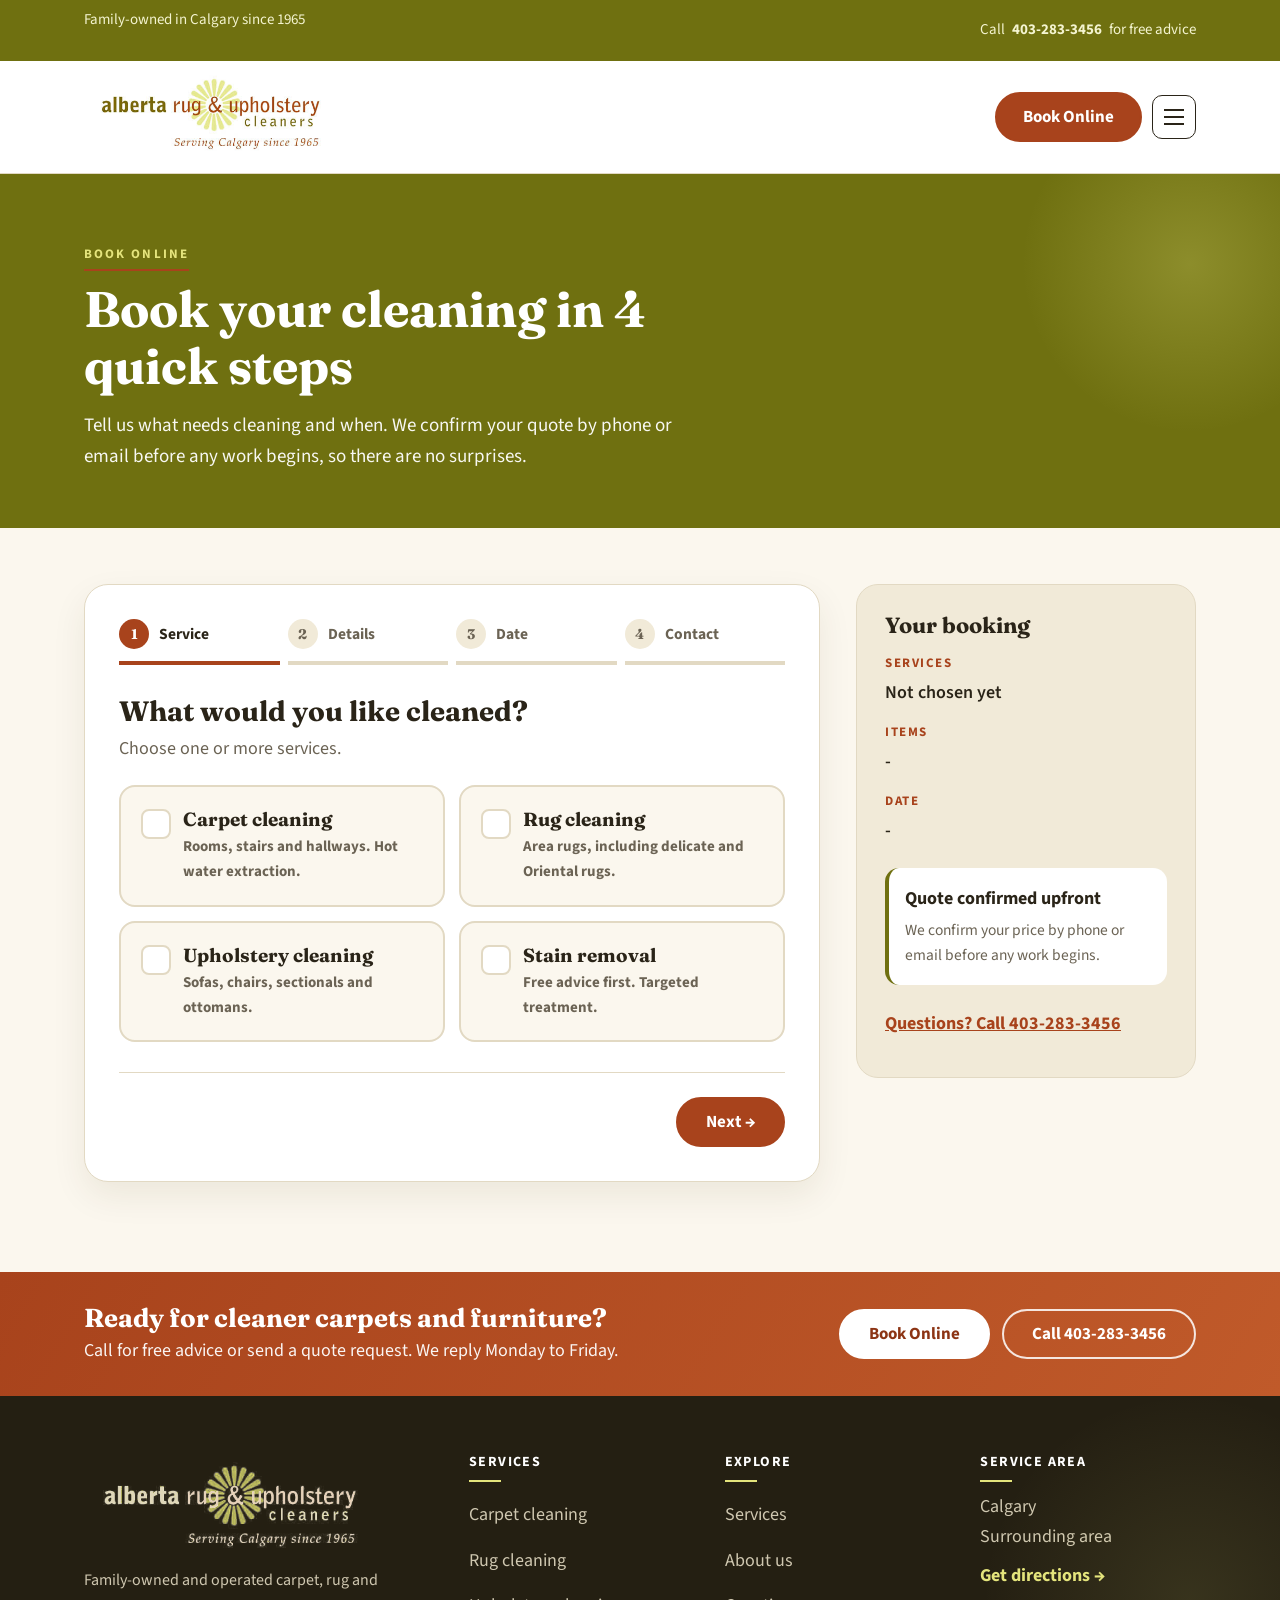
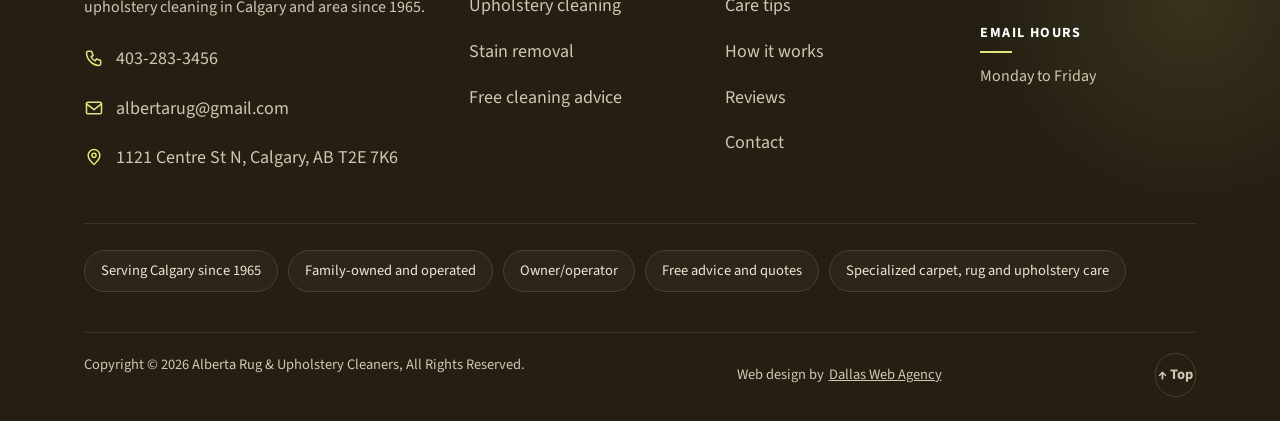
==== book-online.html @ 5df03bda "Add 4-step online booking page, fix mobile horizontal overflow, mobile polish Co-Authored-By: Claude" ====
<!doctype html><html lang="en-CA" class="js"><head><meta charset="utf-8"><meta name="viewport" content="width=device-width,initial-scale=1">
<title>Book Online | Alberta Rug &amp; Upholstery Cleaners</title>
<meta name="description" content="Book carpet, rug or upholstery cleaning in Calgary online in 4 quick steps. Your quote is confirmed before any work begins.">
<link rel="preconnect" href="https://fonts.googleapis.com"><link rel="preconnect" href="https://fonts.gstatic.com" crossorigin>
<link href="https://fonts.googleapis.com/css2?family=Fraunces:ital,wght@0,600;0,700;1,600&family=Source+Sans+3:wght@400;600;700&display=swap" rel="stylesheet">
<link rel="icon" href="assets/logo.png"><link rel="stylesheet" href="assets/style.css?v=5">
<link rel="stylesheet" href="assets/book.css?v=1"></head>
<body id="top"><div class="progress" aria-hidden="true"></div><div class="topbar"><div class="wrap"><span>Family-owned in Calgary since 1965</span><span>Call <a href="tel:4032833456">403-283-3456</a> for free advice</span></div></div>
<header class="site"><div class="wrap nav"><a class="brand" href="index.html" aria-label="Alberta Rug and Upholstery Cleaners home"><img src="assets/logo.png" width="500" height="192" alt="Alberta Rug &amp; Upholstery Cleaners - Serving Calgary since 1965"></a>
<nav aria-label="Main"><ul class="menu" id="menu"><li><a href="index.html#services">Services</a></li><li><a href="index.html#about">About</a></li><li><a href="index.html#care">Care tips</a></li><li><a href="index.html#how">How it works</a></li><li><a href="index.html#reviews">Reviews</a></li><li><a href="index.html#contact">Contact</a></li></ul></nav>
<div class="cta"><a class="tel" href="tel:4032833456">403-283-3456</a><a class="btn sm" href="book-online.html">Book Online</a><button class="burger" aria-label="Menu" aria-expanded="false" aria-controls="menu"><span></span><span></span><span></span></button></div></div></header>
<main class="bk">
<section class="bkhead"><div class="wrap"><div class="eyebrow">Book online</div><h1>Book your cleaning in 4 quick steps</h1><p>Tell us what needs cleaning and when. We confirm your quote by phone or email before any work begins, so there are no surprises.</p></div></section>
<section class="bkmain"><div class="wrap bkg">
<form id="bk" class="bkform" novalidate>
<ol class="stepper" aria-label="Booking steps"><li data-s="1"><b>1</b><span>Service</span></li><li data-s="2"><b>2</b><span>Details</span></li><li data-s="3"><b>3</b><span>Date</span></li><li data-s="4"><b>4</b><span>Contact</span></li></ol>
<div class="pane" data-p="1"><h2>What would you like cleaned?</h2><p class="sub">Choose one or more services.</p><div class="opts"><label class="opt"><input type="checkbox" name="svc" value="carpet"><span class="oc"><b>Carpet cleaning</b><small>Rooms, stairs and hallways. Hot water extraction.</small></span></label><label class="opt"><input type="checkbox" name="svc" value="rug"><span class="oc"><b>Rug cleaning</b><small>Area rugs, including delicate and Oriental rugs.</small></span></label><label class="opt"><input type="checkbox" name="svc" value="uph"><span class="oc"><b>Upholstery cleaning</b><small>Sofas, chairs, sectionals and ottomans.</small></span></label><label class="opt"><input type="checkbox" name="svc" value="stain"><span class="oc"><b>Stain removal</b><small>Free advice first. Targeted treatment.</small></span></label></div><div class="err" role="alert"></div></div>
<div class="pane" data-p="2" hidden><h2>Tell us what needs cleaning</h2><p class="sub">Approximate counts are fine. We confirm everything before the job.</p><fieldset class="grp" data-g="carpet" hidden><legend>Carpet cleaning</legend><div class="row"><div><b>Rooms or areas</b><small>Bedrooms, living rooms, offices</small></div><div class="qty" data-k="carpet:Rooms or areas"><button type="button" aria-label="Fewer Rooms or areas">&minus;</button><output>0</output><button type="button" aria-label="More Rooms or areas">+</button></div></div><div class="row"><div><b>Flights of stairs</b></div><div class="qty" data-k="carpet:Flights of stairs"><button type="button" aria-label="Fewer Flights of stairs">&minus;</button><output>0</output><button type="button" aria-label="More Flights of stairs">+</button></div></div><div class="row"><div><b>Hallways</b></div><div class="qty" data-k="carpet:Hallways"><button type="button" aria-label="Fewer Hallways">&minus;</button><output>0</output><button type="button" aria-label="More Hallways">+</button></div></div></fieldset><fieldset class="grp" data-g="rug" hidden><legend>Rug cleaning</legend><div class="row"><div><b>Area rugs</b><small>Tell us size and type in the notes</small></div><div class="qty" data-k="rug:Area rugs"><button type="button" aria-label="Fewer Area rugs">&minus;</button><output>0</output><button type="button" aria-label="More Area rugs">+</button></div></div><div class="row"><div><b>Oriental or wool rugs</b><small>Handled with extra care</small></div><div class="qty" data-k="rug:Oriental or wool rugs"><button type="button" aria-label="Fewer Oriental or wool rugs">&minus;</button><output>0</output><button type="button" aria-label="More Oriental or wool rugs">+</button></div></div></fieldset><fieldset class="grp" data-g="uph" hidden><legend>Upholstery cleaning</legend><div class="row"><div><b>Sofas or loveseats</b></div><div class="qty" data-k="uph:Sofas or loveseats"><button type="button" aria-label="Fewer Sofas or loveseats">&minus;</button><output>0</output><button type="button" aria-label="More Sofas or loveseats">+</button></div></div><div class="row"><div><b>Chairs or recliners</b></div><div class="qty" data-k="uph:Chairs or recliners"><button type="button" aria-label="Fewer Chairs or recliners">&minus;</button><output>0</output><button type="button" aria-label="More Chairs or recliners">+</button></div></div><div class="row"><div><b>Sectionals</b></div><div class="qty" data-k="uph:Sectionals"><button type="button" aria-label="Fewer Sectionals">&minus;</button><output>0</output><button type="button" aria-label="More Sectionals">+</button></div></div><div class="row"><div><b>Ottomans</b></div><div class="qty" data-k="uph:Ottomans"><button type="button" aria-label="Fewer Ottomans">&minus;</button><output>0</output><button type="button" aria-label="More Ottomans">+</button></div></div></fieldset><fieldset class="grp" data-g="stain" hidden><legend>Stain removal</legend><label for="stn">What is the stain, and what is it on?</label><textarea id="stn" name="Stain details" placeholder="Example: red wine on a wool rug, two days ago"></textarea></fieldset>
<div class="full"><label for="nt">Anything else we should know?</label><textarea id="nt" name="Notes" placeholder="Pets, fabric types, access, parking..."></textarea></div>
<div class="full"><label for="ph">Photos (optional)</label><div class="drop"><input id="ph" type="file" accept="image/*" multiple><div class="dt"><svg width="28" height="28" viewBox="0 0 24 24" fill="none" stroke="currentColor" stroke-width="1.8" stroke-linecap="round" stroke-linejoin="round" aria-hidden="true"><path d="M4 8h3l2-3h6l2 3h3v11H4z"/><circle cx="12" cy="13" r="3.5"/></svg><span><b>Tap to add photos</b><small>Up to 6 images, 10 MB each. Photos help us quote faster.</small></span></div></div><ul class="thumbs" aria-label="Selected photos"></ul></div><div class="err" role="alert"></div></div>
<div class="pane" data-p="3" hidden><h2>When works for you?</h2><p class="sub">Pick your preferred date and time. We will confirm availability.</p><div class="g2"><div><label for="d1">Preferred date <i>*</i></label><input id="d1" name="Preferred date" type="date" required></div><div><label for="d2">Backup date</label><input id="d2" name="Backup date" type="date"></div></div>
<fieldset class="times"><legend>Preferred time</legend><label class="chip"><input type="radio" name="Time" value="Morning" checked><span>Morning</span></label><label class="chip"><input type="radio" name="Time" value="Afternoon"><span>Afternoon</span></label><label class="chip"><input type="radio" name="Time" value="Flexible"><span>Flexible</span></label></fieldset><div class="err" role="alert"></div></div>
<div class="pane" data-p="4" hidden><h2>Your details</h2><p class="sub">We will use these to confirm your quote and booking.</p><div class="g2"><div><label for="nm">Name <i>*</i></label><input id="nm" name="Name" required autocomplete="name"></div><div><label for="em">Email <i>*</i></label><input id="em" name="Email" type="email" required autocomplete="email"></div><div><label for="tl">Phone <i>*</i></label><input id="tl" name="Phone" type="tel" required autocomplete="tel"></div><div><label for="ad">Address <i>*</i></label><input id="ad" name="Address" required autocomplete="street-address"></div></div><div class="err" role="alert"></div><div class="msg" role="status" aria-live="polite"></div></div>
<div class="nav2"><button type="button" class="btn ghost-d" id="back" hidden>&larr; Back</button><button type="button" class="btn" id="next">Next &rarr;</button></div>
</form>
<aside class="sum" aria-label="Booking summary"><h3>Your booking</h3><dl id="sl"><dt>Services</dt><dd id="s1">Not chosen yet</dd><dt>Items</dt><dd id="s2">-</dd><dt>Date</dt><dd id="s3">-</dd></dl><div class="qnote"><b>Quote confirmed upfront</b><span>We confirm your price by phone or email before any work begins.</span></div><a class="sumcall" href="tel:4032833456">Questions? Call 403-283-3456</a></aside>
</div></section></main><footer>
<div class="fcta"><div class="wrap fcta-in"><div><strong>Ready for cleaner carpets and furniture?</strong><span>Call for free advice or send a quote request. We reply Monday to Friday.</span></div><div class="fcta-b"><a class="btn" href="book-online.html">Book Online</a><a class="btn ghost" href="tel:4032833456">Call 403-283-3456</a></div></div></div>
<div class="wrap"><div class="fg">
<div class="fbrand"><a class="logo" href="index.html" aria-label="Alberta Rug and Upholstery Cleaners"><img src="assets/logo-light.png" width="500" height="192" alt="Alberta Rug &amp; Upholstery Cleaners - Serving Calgary since 1965"></a><p>Family-owned and operated carpet, rug and upholstery cleaning in Calgary and area since 1965.</p><ul class="fcon"><li><svg viewBox="0 0 24 24" width="20" height="20" fill="none" stroke="currentColor" stroke-width="1.8" stroke-linecap="round" stroke-linejoin="round" aria-hidden="true"><path d="M5 4h4l2 5-2.500 1.500a11 11 0 0 0 5 5L15 13l5 2v4a2 2 0 0 1-2 2A16 16 0 0 1 3 6a2 2 0 0 1 2-2z"/></svg><a href="tel:4032833456">403-283-3456</a></li><li><svg viewBox="0 0 24 24" width="20" height="20" fill="none" stroke="currentColor" stroke-width="1.8" stroke-linecap="round" stroke-linejoin="round" aria-hidden="true"><rect x="3" y="5" width="18" height="14" rx="2"/><path d="M3 7l9 7 9-7"/></svg><a href="mailto:albertarug@gmail.com">albertarug@gmail.com</a></li><li><svg viewBox="0 0 24 24" width="20" height="20" fill="none" stroke="currentColor" stroke-width="1.8" stroke-linecap="round" stroke-linejoin="round" aria-hidden="true"><path d="M12 21s7-6 7-11a7 7 0 0 0-14 0c0 5 7 11 7 11z"/><circle cx="12" cy="10" r="2.500"/></svg><a href="https://www.google.com/maps/search/?api=1&query=Alberta%20Rug%20%26%20Upholstery%20Cleaners%2C%201121%20Centre%20St%20N%2C%20Calgary%2C%20AB%20T2E%207K6" target="_blank" rel="noopener">1121 Centre St N, Calgary, AB T2E 7K6</a></li></ul></div>
<div><h4>Services</h4><ul><li><a href="https://albertarug.com/carpet-cleaning">Carpet cleaning</a></li><li><a href="https://albertarug.com/carpet-cleaning">Rug cleaning</a></li><li><a href="https://albertarug.com/upholstery-cleaning">Upholstery cleaning</a></li><li><a href="https://albertarug.com/stain-removal">Stain removal</a></li><li><a href="index.html#care">Free cleaning advice</a></li></ul></div>
<div><h4>Explore</h4><ul><li><a href="index.html#services">Services</a></li><li><a href="index.html#about">About us</a></li><li><a href="index.html#care">Care tips</a></li><li><a href="index.html#how">How it works</a></li><li><a href="index.html#reviews">Reviews</a></li><li><a href="index.html#contact">Contact</a></li></ul></div>
<div><h4>Service area</h4><ul><li>Calgary</li><li>Surrounding area</li></ul><a class="fmap" href="https://www.google.com/maps/search/?api=1&query=Alberta%20Rug%20%26%20Upholstery%20Cleaners%2C%201121%20Centre%20St%20N%2C%20Calgary%2C%20AB%20T2E%207K6" target="_blank" rel="noopener">Get directions &rarr;</a><h4 style="margin-top:22px">Email hours</h4><p class="fsm">Monday to Friday</p></div></div>
<div class="fbadges"><span>Serving Calgary since 1965</span><span>Family-owned and operated</span><span>Owner/operator</span><span>Free advice and quotes</span><span>Specialized carpet, rug and upholstery care</span></div>
<div class="fbot"><span>Copyright &copy; 2026 Alberta Rug &amp; Upholstery Cleaners, All Rights Reserved.</span><span>Web design by <a href="https://www.dallaswebagency.us/" target="_blank" rel="noopener">Dallas Web Agency</a></span><a class="totop" href="#top" aria-label="Back to top">&uarr; Top</a></div></div></footer><div class="mbar"><a href="tel:4032833456">Call Now</a><a href="book-online.html">Book Online</a></div><script src="assets/main.js?v=2" defer></script><script src="assets/book.js?v=1" defer></script></body></html>
---- assets/style.css ----
:root{--ol:#6f7010;--ru:#a8431c;--ru2:#8c3414;--cr:#fbf7ee;--sand:#f1ead8;--ye:#e4e47c;--ink:#2a2418;--mut:#6b6354;--line:#e2d9c3;--hf:'Fraunces',Georgia,serif;--bf:'Source Sans 3','Segoe UI',Arial,sans-serif;--w:1160px}
*{box-sizing:border-box}html{scroll-behavior:smooth}html,body{overflow-x:hidden}body{margin:0;font:18px/1.65 var(--bf);color:var(--ink);background:var(--cr)}img{max-width:100%;display:block}a{color:inherit}
h1,h2,h3{font-family:var(--hf);line-height:1.15;margin:0 0 14px;font-weight:700}h2{font-size:clamp(28px,4vw,42px)}h3{font-size:22px}p{margin:0 0 14px}
.wrap{max-width:var(--w);margin:0 auto;padding:0 24px}section{padding:84px 0}
.eyebrow{font:700 13px var(--bf);letter-spacing:.16em;text-transform:uppercase;color:var(--ru);margin-bottom:10px}
.btn{display:inline-flex;align-items:center;justify-content:center;min-height:50px;padding:0 28px;border-radius:999px;background:var(--ru);color:#fff;border:2px solid var(--ru);font:700 17px var(--bf);text-decoration:none;cursor:pointer;white-space:nowrap;transition:transform .15s,background .15s}.btn:hover{background:var(--ru2);transform:translateY(-2px)}
.btn.ghost{background:transparent;color:#fff;border-color:rgba(255,255,255,.8)}.btn.ghost:hover{background:#fff;color:var(--ink)}.btn.sm{min-height:44px;padding:0 20px;font-size:15.5px}
.topbar{background:var(--ol);color:#f4f4d0;font-size:14.5px}.topbar .wrap{display:flex;justify-content:space-between;gap:16px;padding-top:8px;padding-bottom:8px}.topbar a{text-decoration:none;font-weight:700}
header.site{position:sticky;top:0;z-index:100;background:#fff;border-bottom:1px solid var(--line)}.nav{display:flex;align-items:center;gap:20px;min-height:112px}.brand{flex:none;display:block}.brand img{height:100px;width:auto}
.nav nav{margin-left:auto}.menu{display:flex;gap:26px;list-style:none;margin:0;padding:0}.menu a{text-decoration:none;font-weight:600;font-size:17.5px;white-space:nowrap}.menu a:hover{color:var(--ru)}
.cta{display:flex;align-items:center;gap:16px;flex:none}.tel{font-weight:700;text-decoration:none;white-space:nowrap}.burger{display:none;width:44px;height:44px;border:1.5px solid var(--ink);background:#fff;border-radius:10px;padding:0;cursor:pointer}.burger span{display:block;width:20px;height:2px;background:var(--ink);margin:5px auto}
@media(max-width:1280px){.nav{gap:10px}.nav nav{margin-left:0}.menu{display:none;position:absolute;left:0;right:0;top:100%;background:#fff;flex-direction:column;gap:0;border-bottom:1px solid var(--line);padding:6px 24px 14px;box-shadow:0 14px 24px rgba(0,0,0,.08)}.menu.open{display:flex}.menu a{display:block;padding:14px 0;border-bottom:1px solid var(--line)}.cta{margin-left:auto;gap:10px}.burger{display:block}.tel{display:none}}
.hero{position:relative;color:#fff;background:#3b3722 url('hero.webp') center/cover no-repeat;padding:120px 0 110px}.hero:before{content:"";position:absolute;inset:0;background:linear-gradient(90deg,rgba(30,26,12,.9),rgba(30,26,12,.62) 55%,rgba(30,26,12,.25))}.hero .wrap{position:relative}
.hero .pill{display:inline-block;background:rgba(255,255,255,.14);border:1px solid rgba(255,255,255,.35);border-radius:99px;padding:6px 16px;font-weight:600;font-size:15px;margin-bottom:20px}
.hero h1{font-size:clamp(36px,6vw,66px);max-width:14ch;margin-bottom:18px}.hero h1 em{font-style:italic;color:var(--ye)}.hero p{max-width:560px;font-size:20px;color:#f3efe2}.hero .acts{display:flex;gap:14px;flex-wrap:wrap;margin-top:28px}
.facts{background:var(--ol);color:#fff;padding:0}.facts ul{list-style:none;margin:0;padding:0;display:grid;grid-template-columns:repeat(4,1fr)}.facts li{padding:24px 18px;border-left:1px solid rgba(255,255,255,.2);display:flex;flex-direction:column}.facts li:first-child{border-left:0}.facts b{font:700 26px var(--hf);color:var(--ye)}.facts span{font-size:15.5px;opacity:.92}
.head{max-width:680px;margin-bottom:44px}.head p{color:var(--mut)}
.grid3{display:grid;grid-template-columns:repeat(3,1fr);gap:26px}.card{background:#fff;border:1px solid var(--line);border-radius:20px;padding:34px 30px;box-shadow:0 10px 26px rgba(70,50,10,.06);display:flex;flex-direction:column}.card .ic{width:64px;height:64px;border-radius:18px;background:var(--sand);color:var(--ru);display:grid;place-items:center;margin-bottom:18px}.card .ic svg{width:32px;height:32px}.card a.more{margin-top:auto;font-weight:700;color:var(--ru);text-decoration:none;padding:10px 0}.card a.more:hover{text-decoration:underline}.card p{color:var(--mut)}
.about{background:var(--sand)}.ag{display:grid;grid-template-columns:1fr 1fr;gap:56px;align-items:center}.ag .ph{border-radius:22px;aspect-ratio:4/3;background:#cfc7a8 url('about.webp') center/cover;box-shadow:0 20px 40px rgba(70,50,10,.18)}.sig{font:italic 700 20px var(--hf);color:var(--ru);margin-top:6px}
.tips{display:grid;grid-template-columns:repeat(2,1fr);gap:22px}.tip{display:flex;gap:18px;background:#fff;border:1px solid var(--line);border-radius:18px;padding:26px}.tip .n{flex:none;width:44px;height:44px;border-radius:50%;background:var(--ol);color:#fff;font:700 20px var(--hf);display:grid;place-items:center}.tip h3{font-size:19px;margin-bottom:6px}.tip p{margin:0;color:var(--mut);font-size:16.5px}
.steps{list-style:none;margin:0;padding:0;display:grid;grid-template-columns:repeat(3,1fr);gap:26px;counter-reset:s}.steps li{background:var(--sand);border-radius:20px;padding:30px;position:relative}.steps li:before{counter-increment:s;content:counter(s);position:absolute;top:18px;right:20px;font:700 44px var(--hf);color:rgba(168,67,28,.22)}.steps .ic{width:60px;height:60px;border-radius:16px;background:#fff;color:var(--ru);display:grid;place-items:center;margin-bottom:16px;border:1.5px solid var(--ru)}.steps .ic svg{width:30px;height:30px}.steps p{color:var(--mut);margin:0}
.cta-band{background:var(--ru);color:#fff;padding:56px 0}.cta-band .wrap{display:flex;justify-content:space-between;align-items:center;gap:24px;flex-wrap:wrap}.cta-band h2{margin:0 0 6px;font-size:clamp(26px,3.4vw,36px)}.cta-band p{margin:0;opacity:.92}.cta-band .btn{background:#fff;color:var(--ru2);border-color:#fff}.cta-band .btn.ghost{background:transparent;color:#fff}
.qg{display:grid;grid-template-columns:1fr 1.1fr;gap:56px;align-items:start}.cl{list-style:none;margin:24px 0 0;padding:0}.cl li{padding:14px 0;border-top:1px solid var(--line);display:flex;flex-direction:column}.cl span{font-size:13px;letter-spacing:.14em;text-transform:uppercase;color:var(--mut)}.cl a,.cl b{font:700 22px var(--hf);text-decoration:none}.cl a{padding:4px 0}
.form{background:#fff;border:1px solid var(--line);border-radius:22px;padding:32px;display:grid;grid-template-columns:1fr 1fr;gap:18px;box-shadow:0 14px 34px rgba(70,50,10,.08)}.form .full{grid-column:1/-1}label{display:block;font-weight:700;font-size:15.5px;margin-bottom:6px}label i{color:#b3261e;font-style:normal}
input,textarea{width:100%;font:inherit;padding:12px 14px;border:1.5px solid var(--line);border-radius:10px;background:#fff}input:focus,textarea:focus{outline:3px solid #ecd3c6;border-color:var(--ru)}input.bad{border-color:#b3261e;background:#fff3f1}textarea{min-height:110px}
.drop{position:relative;border:2px dashed var(--line);border-radius:14px;background:var(--cr)}.drop:hover,.drop:focus-within{border-color:var(--ru)}.drop input{position:absolute;inset:0;width:100%;height:100%;opacity:0;cursor:pointer;padding:0;border:0}.dt{display:flex;align-items:center;gap:14px;padding:18px;color:var(--ru)}.dt svg{flex:none}.dt span{display:grid;color:var(--ink)}.dt small{font-size:14px;color:var(--mut)}
.thumbs{list-style:none;margin:12px 0 0;padding:0;display:flex;flex-wrap:wrap;gap:10px}.thumbs li{position:relative;width:76px;height:76px}.thumbs img{width:100%;height:100%;object-fit:cover;border-radius:10px;border:1px solid var(--line)}.thumbs button{position:absolute;top:-8px;right:-8px;width:28px;height:28px;border-radius:50%;border:0;background:var(--ink);color:#fff;font-size:18px;line-height:1;cursor:pointer}
.msg{display:none;margin:12px 0 0;font-weight:700;color:var(--ol)}.msg.show{display:block}.form small{display:block;margin-top:10px;color:var(--mut);font-size:14.5px}.form small a{color:var(--ru);font-weight:700;display:inline-block;padding:10px 4px}
footer{background:#241f12;color:#cfc7b0;padding:64px 0 24px}.fg{display:grid;grid-template-columns:1.4fr 1fr 1fr 1fr;gap:36px}footer .logo{background:#fff;border-radius:12px;padding:8px 14px;display:inline-block}footer .logo img{height:56px}footer h4{color:#fff;font:700 14px var(--bf);letter-spacing:.1em;text-transform:uppercase;margin:0 0 10px}footer ul{list-style:none;margin:0;padding:0}footer li a{display:inline-block;padding:8px 0;text-decoration:none;min-width:44px}footer a:hover{color:#fff;text-decoration:underline}footer p{font-size:16px}
.fbot{display:flex;justify-content:space-between;gap:14px;flex-wrap:wrap;border-top:1px solid #3a3320;margin-top:40px;padding-top:20px;font-size:14.5px}.fbot a{display:inline-block;padding:8px 2px}
.mbar{display:none}.reveal{opacity:0;transform:translateY(16px);transition:opacity .6s,transform .6s}.reveal.in{opacity:1;transform:none}
@media(prefers-reduced-motion:reduce){.reveal{opacity:1;transform:none;transition:none}html{scroll-behavior:auto}}
@media(max-width:1000px){.grid3,.steps{grid-template-columns:1fr}.ag,.qg{grid-template-columns:1fr;gap:32px}.tips{grid-template-columns:1fr}.facts ul{grid-template-columns:1fr 1fr}.facts li:nth-child(3){border-left:0}.facts li{border-top:1px solid rgba(255,255,255,.2)}.fg{grid-template-columns:1fr 1fr}}
@media(max-width:760px){body{font-size:17px;padding-bottom:56px}section{padding:60px 0}.hero{padding:80px 0 72px}.topbar .wrap span:last-child{display:none}.topbar .wrap{justify-content:center}.brand img{height:68px}.cta .btn.sm{padding:0 16px;font-size:14.5px}.form{grid-template-columns:1fr;padding:22px}.mbar{display:grid;grid-template-columns:1fr 1fr;position:fixed;left:0;right:0;bottom:0;z-index:90}.mbar a{font:700 17px var(--bf);text-align:center;padding:15px;text-decoration:none;background:var(--ol);color:#fff}.mbar a+a{background:var(--ru)}.hero .acts .btn{width:100%}.cta-band .btn{width:100%}}
@media(max-width:420px){.wrap{padding:0 16px}.nav{gap:8px;min-height:84px}.brand img{height:52px}.fg{grid-template-columns:1fr}.facts ul{grid-template-columns:1fr}.facts li{border-left:0}.cta .btn.sm{padding:0 12px;font-size:13.5px}}

.card{padding:0;overflow:hidden}.card .pic{aspect-ratio:3/2;background-size:cover;background-position:center}.card .body{padding:26px 28px 24px;display:flex;flex-direction:column;flex:1}.card .ic{margin-top:-58px;position:relative;border:3px solid #fff;margin-bottom:14px}
.gal{display:grid;grid-template-columns:repeat(4,1fr);gap:16px}.gal figure{margin:0;border-radius:18px;overflow:hidden;aspect-ratio:1/1;box-shadow:0 10px 24px rgba(70,50,10,.12)}.gal img{width:100%;height:100%;object-fit:cover;transition:transform .5s}.gal figure:hover img{transform:scale(1.05)}
@media(max-width:1000px){.gal{grid-template-columns:1fr 1fr}}

/* bigger header + tips icons + reviews */
.topbar{font-size:15px}.cta .btn.sm{min-height:50px;padding:0 26px;font-size:17px}.tel{font-size:19px}
@media(min-width:1281px) and (max-width:1420px){.tel{display:none}}
@media(max-width:760px){.nav{min-height:92px}.cta .btn.sm{min-height:46px;padding:0 18px;font-size:15px}}
@media(max-width:420px){.cta .btn.sm{min-height:44px;padding:0 12px;font-size:14px}}
.tip .n{width:56px;height:56px;border-radius:16px;background:var(--sand);color:var(--ru);position:relative}.tip .n svg{width:30px;height:30px}.tip .n b{position:absolute;top:-8px;left:-8px;width:24px;height:24px;border-radius:50%;background:var(--ol);color:#fff;font:700 13px var(--hf);display:grid;place-items:center}
.rev{background:var(--sand)}.rate{display:inline-flex;align-items:center;gap:10px;margin-top:6px;background:#fff;border:1px solid var(--line);border-radius:99px;padding:8px 18px;font-weight:600;font-size:15.5px}.stars{display:inline-flex;gap:2px}
.mqwrap{overflow:hidden;display:grid;gap:22px;margin-top:34px;-webkit-mask-image:linear-gradient(90deg,transparent,#000 6%,#000 94%,transparent);mask-image:linear-gradient(90deg,transparent,#000 6%,#000 94%,transparent)}
.mq{overflow:hidden}.mqt{display:flex;gap:22px;width:max-content;animation:mqs 60s linear infinite}.mq.rv2 .mqt{animation-direction:reverse;animation-duration:68s}.mqwrap:hover .mqt,.mqwrap:focus-within .mqt{animation-play-state:paused}.dup{display:contents}@keyframes mqs{to{transform:translateX(-50%)}}
.rv{flex:0 0 360px;width:360px;margin:0;background:#fff;border:1px solid var(--line);border-radius:20px;padding:24px;box-shadow:0 10px 26px rgba(70,50,10,.07);display:flex;flex-direction:column;gap:12px}.rv blockquote{margin:0;font:600 italic 20px/1.4 var(--hf)}.rv figcaption{display:flex;align-items:center;gap:12px;margin-top:auto;border-top:1px solid var(--line);padding-top:12px}.av{width:40px;height:40px;border-radius:50%;color:#fff;font:700 14px var(--hf);display:grid;place-items:center;flex:none}.rv figcaption b{display:block;line-height:1.2}.rv figcaption small{color:var(--mut);font-size:13.5px}
@media(max-width:620px){.rv{flex-basis:290px;width:290px}.rv blockquote{font-size:18px}.mqt{animation-duration:48s}.mq.rv2 .mqt{animation-duration:54s}}
@media(prefers-reduced-motion:reduce){.mqwrap{-webkit-mask-image:none;mask-image:none}.mq{overflow-x:auto}.mqt{animation:none}.dup{display:none}}

.rv.sample{border-style:dashed;opacity:.85}.rv.sample small{color:#a8431c;font-weight:700}

/* ---------- motion ---------- */
.progress{position:fixed;top:0;left:0;height:4px;width:100%;background:linear-gradient(90deg,var(--ol),var(--ru));transform-origin:0 50%;transform:scaleX(0);z-index:200}
header.site{transition:box-shadow .3s,min-height .3s}header.site.stuck{box-shadow:0 8px 24px rgba(40,30,10,.12)}header.site.stuck .nav{min-height:84px}header.site.stuck .brand img{height:76px}.brand img,.nav{transition:height .3s,min-height .3s}
@media(max-width:1280px){header.site.stuck .nav{min-height:72px}header.site.stuck .brand img{height:52px}}
/* hero entrance */
@keyframes up{from{opacity:0;transform:translateY(28px)}to{opacity:1;transform:none}}
@keyframes zoom{from{transform:scale(1.12)}to{transform:scale(1)}}
@keyframes pulse{0%{box-shadow:0 0 0 0 rgba(168,67,28,.5)}70%{box-shadow:0 0 0 16px rgba(168,67,28,0)}100%{box-shadow:0 0 0 0 rgba(168,67,28,0)}}
@keyframes shine{from{transform:translateX(-120%) skewX(-20deg)}to{transform:translateX(260%) skewX(-20deg)}}
@keyframes float{50%{transform:translateY(-6px)}}
.hero{overflow:hidden;background-size:cover}.hero:after{content:"";position:absolute;inset:-8%;background:inherit;z-index:-1;animation:zoom 14s ease-out both}
.hero{background-image:none!important;background-color:#3b3722}.hero:after{background:url('hero.webp') center/cover no-repeat}.hero:before{z-index:0}.hero .wrap{z-index:1}
.hero .pill,.hero h1,.hero p,.hero .acts{animation:up .9s cubic-bezier(.2,.7,.2,1) both}.hero .pill{animation-delay:.1s}.hero h1{animation-delay:.25s}.hero p{animation-delay:.45s}.hero .acts{animation-delay:.65s}
.hero h1 em{background:linear-gradient(90deg,var(--ye),#fff,var(--ye));background-size:200% 100%;-webkit-background-clip:text;background-clip:text;color:transparent;animation:sweep 5s linear infinite}@keyframes sweep{to{background-position:-200% 0}}
.hero .btn:not(.ghost){animation:up .9s .65s both,pulse 2.6s 2s infinite}
.btn{position:relative;overflow:hidden}.btn:after{content:"";position:absolute;top:0;bottom:0;left:0;pointer-events:none;width:40%;background:rgba(255,255,255,.28);transform:translateX(-120%) skewX(-20deg)}.btn:hover:after{animation:shine .7s}
/* scroll reveals */
.js .rv-up{opacity:0;transform:translateY(30px);transition:opacity .8s cubic-bezier(.2,.7,.2,1),transform .8s cubic-bezier(.2,.7,.2,1);transition-delay:var(--d,0s)}
.js .rv-left{opacity:0;transform:translateX(-40px);transition:opacity .8s,transform .8s cubic-bezier(.2,.7,.2,1)}.js .rv-right{opacity:0;transform:translateX(40px);transition:opacity .8s .15s,transform .8s .15s cubic-bezier(.2,.7,.2,1)}
.js .rv-up.in,.js .rv-left.in,.js .rv-right.in{opacity:1;transform:none}
.js .reveal{transition-delay:var(--d,0s)}
.eyebrow{position:relative;display:inline-block}.eyebrow:after{content:"";display:block;height:2px;width:0;background:var(--ru);margin-top:6px;transition:width .9s .3s}.in .eyebrow:after,.eyebrow.in:after{width:100%}
h2.rv-up.in{background:none}
/* hovers */
.card{transition:transform .35s,box-shadow .35s}.card:hover{transform:translateY(-8px);box-shadow:0 22px 44px rgba(70,50,10,.16)}.card .pic{transition:transform .8s}.card .pic{overflow:hidden}.card:hover .pic{transform:scale(1.06)}.card{overflow:hidden}
.card .ic,.steps .ic,.tip .n{transition:transform .4s,background .3s,color .3s}.card:hover .ic,.steps li:hover .ic,.tip:hover .n{transform:rotate(-8deg) scale(1.1);background:var(--ru);color:#fff}
.steps li,.tip,.facts li{transition:transform .35s,box-shadow .35s}.steps li:hover,.tip:hover{transform:translateY(-6px);box-shadow:0 16px 34px rgba(70,50,10,.14)}.facts li:hover{background:rgba(255,255,255,.08)}
.facts b{display:block}.gal figure{transition:transform .4s,box-shadow .4s}.gal figure:hover{transform:translateY(-6px) rotate(-.6deg);box-shadow:0 20px 40px rgba(70,50,10,.22)}
.ag .ph{transition:transform .6s}.ag .ph:hover{transform:scale(1.03) rotate(-.6deg)}
.menu a{position:relative}.menu a:after{content:"";position:absolute;left:0;bottom:6px;height:2px;width:100%;background:var(--ru);transform:scaleX(0);transform-origin:left;transition:transform .3s}.menu a:hover:after{transform:scaleX(1)}@media(max-width:1280px){.menu a:after{display:none}}
.cta-band{background-image:linear-gradient(120deg,var(--ru),#c05a2a,var(--ru));background-size:200% 100%;animation:sweep2 8s ease-in-out infinite alternate}@keyframes sweep2{to{background-position:100% 0}}
.mbar a:last-child{animation:pulse 2.6s 3s infinite}.cl a:hover{color:var(--ru)}input,textarea{transition:border-color .2s,box-shadow .2s}input:focus,textarea:focus{box-shadow:0 0 0 4px rgba(168,67,28,.12)}
.tip .n b{animation:float 3s ease-in-out infinite}.logo img,.brand img{transition:transform .4s}.brand:hover img{transform:scale(1.04)}
@media(prefers-reduced-motion:reduce){*,*:before,*:after{animation:none!important;transition:none!important}.js .rv-up,.js .rv-left,.js .rv-right{opacity:1;transform:none}.progress{display:none}.hero h1 em{color:var(--ye);background:none}}

.hero{isolation:isolate}.hero:after{z-index:-1}

/* busy footer */
footer{padding:0 0 24px;position:relative;overflow:hidden}footer:before{content:"";position:absolute;right:-120px;top:120px;width:420px;height:420px;border-radius:50%;background:radial-gradient(circle,rgba(228,228,124,.1),transparent 70%);pointer-events:none}
.fcta{background:linear-gradient(120deg,var(--ru),#c05a2a);color:#fff;margin-bottom:56px}.fcta-in{display:flex;justify-content:space-between;align-items:center;gap:20px;flex-wrap:wrap;padding-top:30px;padding-bottom:30px}.fcta strong{display:block;font:700 26px var(--hf);margin-bottom:2px}.fcta span{opacity:.94}.fcta-b{display:flex;gap:12px;flex-wrap:wrap}.fcta .btn{background:#fff;color:var(--ru2);border-color:#fff}.fcta .btn.ghost{background:transparent;color:#fff;border-color:rgba(255,255,255,.85)}.fcta .btn.ghost:hover{background:#fff;color:var(--ru2)}
footer .fg{grid-template-columns:1.6fr 1fr 1fr 1fr;gap:40px}footer .logo{background:none;padding:0;border-radius:0;display:block}footer .logo img{height:auto;width:min(300px,100%)}
.fcon{margin-top:14px}.fcon li{display:flex;gap:12px;align-items:flex-start;padding:2px 0}.fcon svg{flex:none;margin-top:12px;color:var(--ye)}.fcon a{padding:8px 0;display:inline-block}
footer li a:hover{color:var(--ye);text-decoration:none;padding-left:4px}footer li a{transition:padding .2s,color .2s}footer li{color:#cfc7b0}.fsm{margin:0}.fmap{display:inline-block;padding:10px 0;color:var(--ye);font-weight:700;text-decoration:none}
footer h4{position:relative;padding-bottom:10px}footer h4:after{content:"";position:absolute;left:0;bottom:0;width:32px;height:2px;background:var(--ye)}
.fbadges{display:flex;flex-wrap:wrap;gap:10px;margin-top:40px;padding-top:26px;border-top:1px solid #3a3320}.fbadges span{border:1px solid #4a4128;border-radius:99px;padding:8px 16px;font-size:14.5px;color:#eee6d0;background:rgba(255,255,255,.03)}
.totop{display:inline-flex;align-items:center;min-height:44px;padding:0 16px;border:1px solid #4a4128;border-radius:99px;text-decoration:none;font-weight:700}.totop:hover{background:var(--ye);color:#241f12;text-decoration:none}
@media(max-width:1000px){footer .fg{grid-template-columns:1fr 1fr}.fbrand{grid-column:1/-1}}
@media(max-width:600px){footer .fg{grid-template-columns:1fr 1fr;gap:28px}.fcta strong{font-size:21px}.fcta-b,.fcta-b .btn{width:100%}.fbot{flex-direction:column;align-items:flex-start}}
@media(max-width:420px){footer .fg{grid-template-columns:1fr}}
/* mobile polish */
.cl a{display:inline-block;padding:9px 0;min-height:44px}.topbar a{display:inline-block;padding:10px 4px}.fbot a{min-height:44px;display:inline-flex;align-items:center}
@media(max-width:760px){.topbar .wrap{padding-top:0;padding-bottom:0}.hero h1{font-size:clamp(34px,10vw,48px)}.hero p{font-size:18px}.head{margin-bottom:30px}.totop{margin-bottom:8px}}
@media(max-height:480px) and (orientation:landscape){.hero{padding:48px 0}.hero h1{font-size:34px}}
/* no horizontal overflow from reveal transforms */
html,body{overflow-x:clip;max-width:100%}
@media(max-width:1000px){.js .rv-left,.js .rv-right{transform:translateY(30px)}.js .rv-left.in,.js .rv-right.in{transform:none}}
---- assets/book.css ----
.bkhead{background:var(--ol);color:#fff;padding:64px 0 56px;position:relative;overflow:hidden}.bkhead:after{content:"";position:absolute;right:-80px;top:-80px;width:340px;height:340px;border-radius:50%;background:radial-gradient(circle,rgba(228,228,124,.25),transparent 70%)}.bkhead .wrap{position:relative;z-index:1}.bkhead .eyebrow{color:var(--ye)}.bkhead h1{font-size:clamp(30px,5vw,50px);max-width:20ch}.bkhead p{max-width:620px;font-size:19px;opacity:.95;margin:0}
.bkmain{padding:56px 0 90px}.bkg{display:grid;grid-template-columns:1fr 340px;gap:36px;align-items:start}
.bkform{background:#fff;border:1px solid var(--line);border-radius:24px;padding:34px;box-shadow:0 14px 34px rgba(70,50,10,.08)}
.stepper{list-style:none;margin:0 0 30px;padding:0;display:grid;grid-template-columns:repeat(4,1fr);gap:8px;counter-reset:x}.stepper li{display:flex;align-items:center;gap:10px;padding-bottom:12px;border-bottom:4px solid var(--line);color:var(--mut);font-weight:700;font-size:15.5px;transition:border-color .3s,color .3s}.stepper b{width:30px;height:30px;border-radius:50%;background:var(--sand);display:grid;place-items:center;font:700 14px var(--hf);flex:none;transition:background .3s,color .3s}.stepper li.on{border-color:var(--ru);color:var(--ink)}.stepper li.on b{background:var(--ru);color:#fff}.stepper li.done{border-color:var(--ol);color:var(--ol)}.stepper li.done b{background:var(--ol);color:#fff}
.pane h2{font-size:28px;margin-bottom:6px}.sub{color:var(--mut);margin-bottom:22px}.pane{animation:up .5s both}
.opts{display:grid;grid-template-columns:1fr 1fr;gap:14px}.opt{position:relative;display:block;margin:0;cursor:pointer}.opt input{position:absolute;opacity:0;inset:0;width:100%;height:100%;cursor:pointer;z-index:2}.oc{display:flex;flex-direction:column;gap:4px;padding:20px 20px 20px 62px;border:2px solid var(--line);border-radius:16px;background:var(--cr);position:relative;transition:border-color .2s,background .2s,transform .2s,box-shadow .2s}.oc:before{content:"";position:absolute;left:20px;top:22px;width:26px;height:26px;border-radius:8px;border:2px solid var(--line);background:#fff;transition:all .2s}.oc b{font:700 19px var(--hf)}.oc small{color:var(--mut);font-size:15px}.opt:hover .oc{transform:translateY(-3px);box-shadow:0 10px 22px rgba(70,50,10,.1)}.opt input:focus-visible+.oc{outline:3px solid #ecd3c6}
.opt input:checked+.oc{border-color:var(--ru);background:#fff6f0}.opt input:checked+.oc:before{background:var(--ru);border-color:var(--ru);box-shadow:inset 0 0 0 5px var(--ru);background:#fff}.opt input:checked+.oc:after{content:"";position:absolute;left:28px;top:27px;width:7px;height:13px;border:solid var(--ru);border-width:0 3px 3px 0;transform:rotate(45deg)}
.grp{border:1.5px solid var(--line);border-radius:16px;padding:8px 20px 12px;margin:0 0 18px}.grp legend{font:700 18px var(--hf);color:var(--ru);padding:0 8px}.row{display:flex;justify-content:space-between;align-items:center;gap:14px;padding:12px 0;border-bottom:1px solid var(--line)}.row:last-child{border:0}.row b{display:block}.row small{color:var(--mut);font-size:14.5px}
.qty{display:flex;align-items:center;gap:6px;flex:none}.qty button{width:44px;height:44px;border-radius:50%;border:1.5px solid var(--ru);background:#fff;color:var(--ru);font-size:22px;line-height:1;cursor:pointer;transition:background .2s,color .2s}.qty button:hover{background:var(--ru);color:#fff}.qty output{min-width:34px;text-align:center;font:700 20px var(--hf)}
.full{margin-top:18px}.g2{display:grid;grid-template-columns:1fr 1fr;gap:18px}.times{border:0;padding:0;margin:22px 0 0;display:flex;gap:10px;flex-wrap:wrap}.times legend{font-weight:700;margin-bottom:8px;padding:0}.chip{margin:0;position:relative}.chip input{position:absolute;opacity:0;inset:0;width:100%;height:100%;cursor:pointer}.chip span{display:inline-flex;align-items:center;min-height:46px;padding:0 24px;border:2px solid var(--line);border-radius:99px;font-weight:700;background:var(--cr);transition:all .2s}.chip input:checked+span{background:var(--ru);border-color:var(--ru);color:#fff}.chip input:focus-visible+span{outline:3px solid #ecd3c6}
.err{display:none;margin-top:16px;padding:12px 16px;border-radius:12px;background:#fff3f1;color:#b3261e;font-weight:700}.err.show{display:block}
.nav2{display:flex;justify-content:space-between;gap:12px;margin-top:30px;padding-top:24px;border-top:1px solid var(--line)}.nav2 .btn[hidden]{display:none}.nav2 #next{margin-left:auto}.btn.ghost-d{background:transparent;color:var(--ink);border-color:var(--line)}.btn.ghost-d:hover{background:var(--sand);transform:none}
.sum{position:sticky;top:130px;background:var(--sand);border:1px solid var(--line);border-radius:22px;padding:28px}.sum h3{margin-bottom:14px}.sum dl{margin:0}.sum dt{font-size:13px;letter-spacing:.12em;text-transform:uppercase;color:var(--ru);font-weight:700;margin-top:14px}.sum dd{margin:4px 0 0;font-weight:600;white-space:pre-line}
.qnote{margin-top:22px;padding:16px;background:#fff;border-radius:14px;border-left:4px solid var(--ol);display:grid;gap:4px}.qnote span{color:var(--mut);font-size:15.5px}.sumcall{display:inline-block;margin-top:14px;padding:10px 0;font-weight:700;color:var(--ru)}
.done{text-align:center;padding:30px 10px}.done .tick{width:72px;height:72px;margin:0 auto 16px;border-radius:50%;background:var(--ol);color:#fff;display:grid;place-items:center;font-size:36px}
@media(max-width:1000px){.bkg{grid-template-columns:1fr}.sum{position:static;order:-1;padding:20px}.sum dl{display:grid;grid-template-columns:1fr;gap:0}}
@media(max-width:620px){.bkform{padding:22px 18px}.opts,.g2{grid-template-columns:1fr}.stepper li span{display:none}.stepper li{justify-content:center}.stepper{gap:6px}.pane h2{font-size:24px}.row{flex-wrap:wrap}.bkhead{padding:44px 0 38px}.bkmain{padding:30px 0 70px}.nav2 .btn{flex:1}.sum{display:none}}
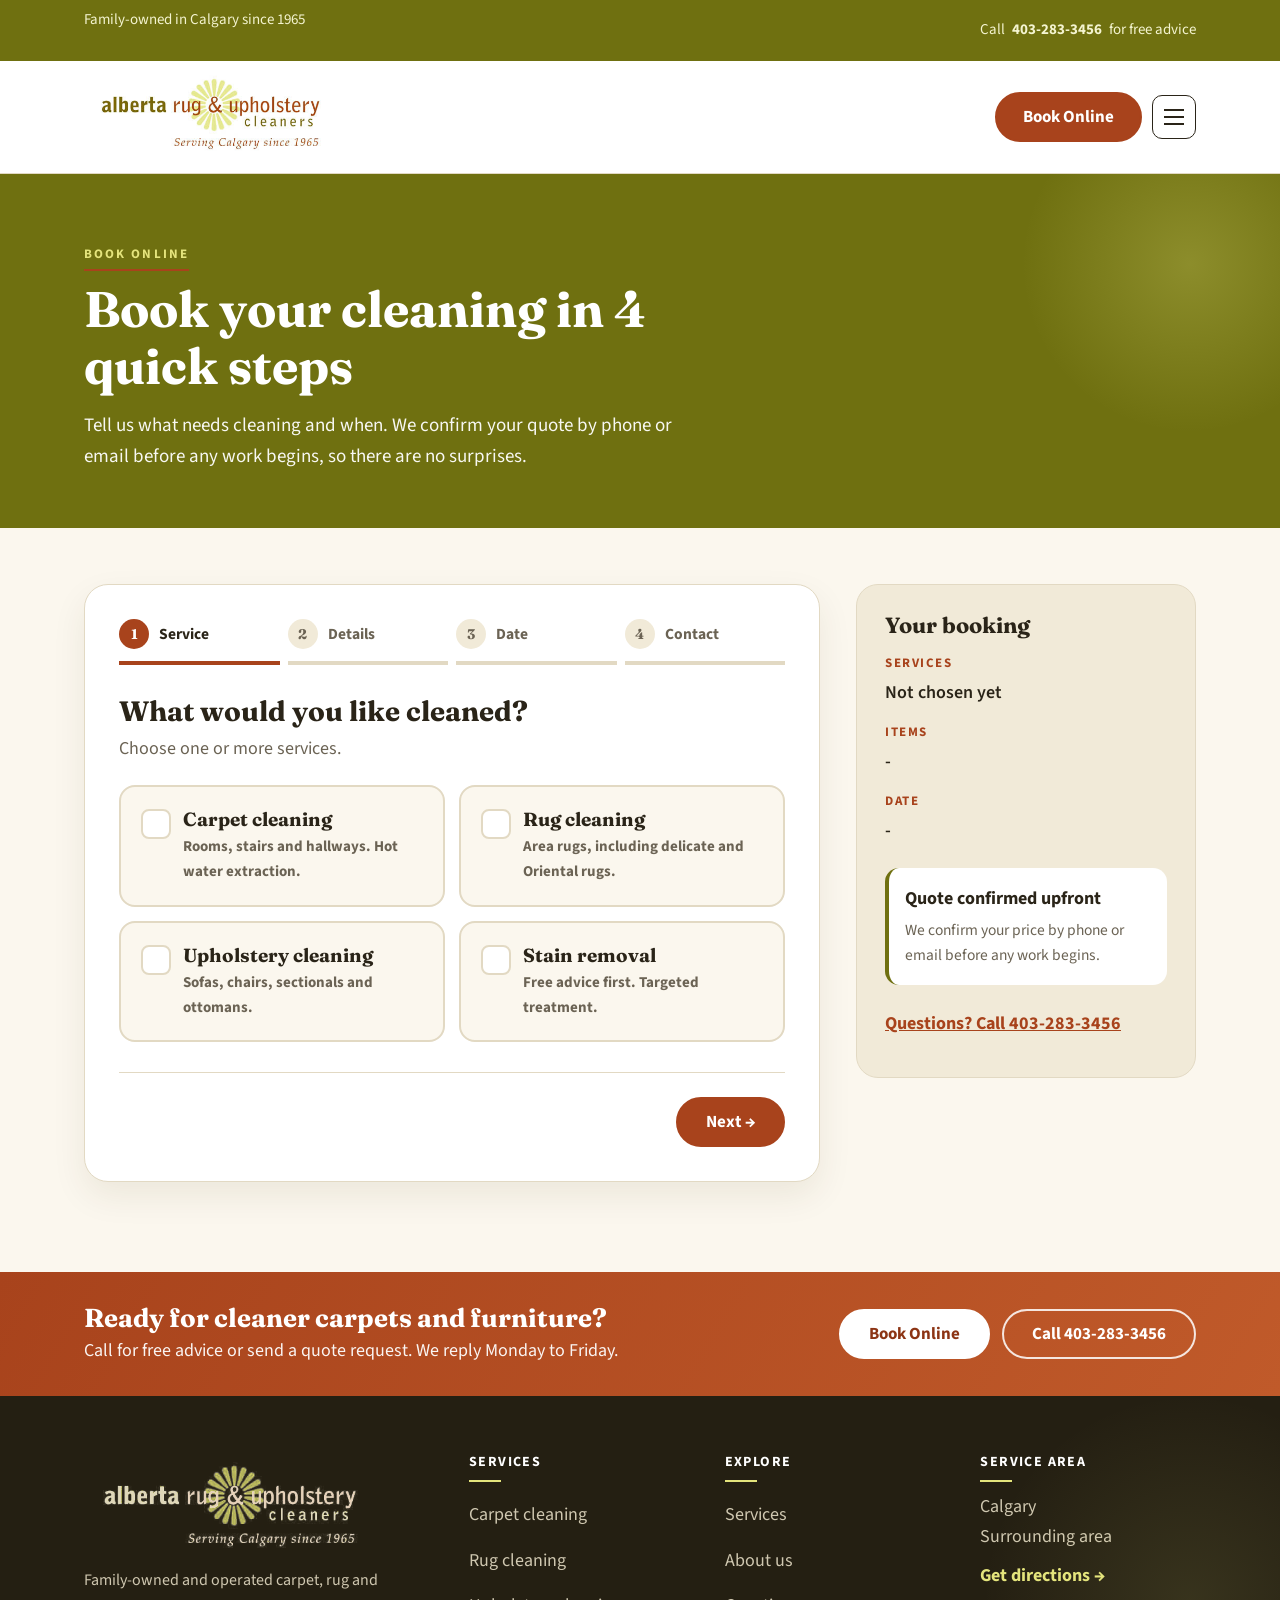
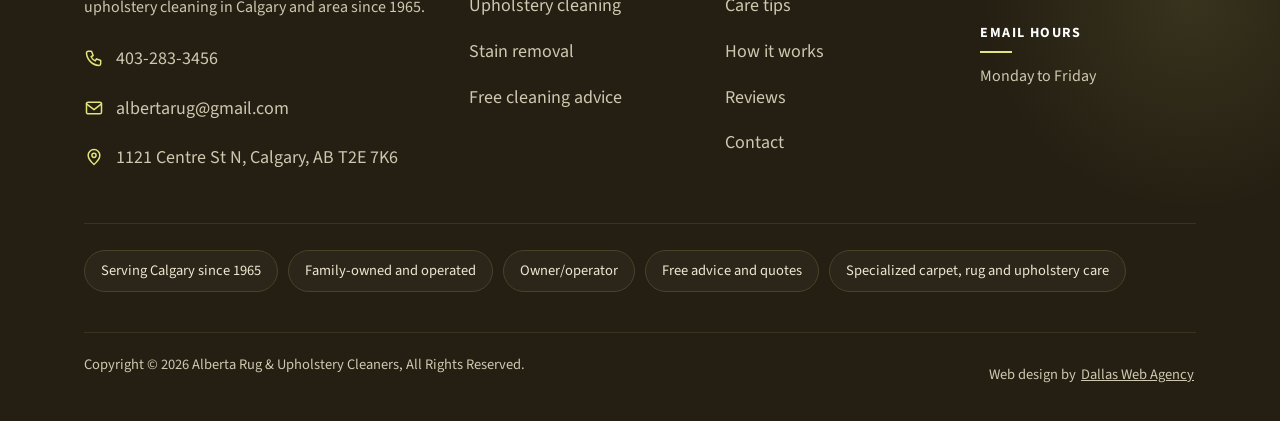
==== commit 027d50f5: "Footer: remove Top link, credit on the right Co-Authored-By: Claude Sonnet 5.5 <noreply@anthropic.co" ====
--- a/book-online.html
+++ b/book-online.html
@@ -3,7 +3,7 @@
 <meta name="description" content="Book carpet, rug or upholstery cleaning in Calgary online in 4 quick steps. Your quote is confirmed before any work begins.">
 <link rel="preconnect" href="https://fonts.googleapis.com"><link rel="preconnect" href="https://fonts.gstatic.com" crossorigin>
 <link href="https://fonts.googleapis.com/css2?family=Fraunces:ital,wght@0,600;0,700;1,600&family=Source+Sans+3:wght@400;600;700&display=swap" rel="stylesheet">
-<link rel="icon" href="assets/logo.png"><link rel="stylesheet" href="assets/style.css?v=5">
+<link rel="icon" href="assets/logo.png"><link rel="stylesheet" href="assets/style.css?v=8">
 <link rel="stylesheet" href="assets/book.css?v=1"></head>
 <body id="top"><div class="progress" aria-hidden="true"></div><div class="topbar"><div class="wrap"><span>Family-owned in Calgary since 1965</span><span>Call <a href="tel:4032833456">403-283-3456</a> for free advice</span></div></div>
 <header class="site"><div class="wrap nav"><a class="brand" href="index.html" aria-label="Alberta Rug and Upholstery Cleaners home"><img src="assets/logo.png" width="500" height="192" alt="Alberta Rug &amp; Upholstery Cleaners - Serving Calgary since 1965"></a>
@@ -32,4 +32,4 @@
 <div><h4>Explore</h4><ul><li><a href="index.html#services">Services</a></li><li><a href="index.html#about">About us</a></li><li><a href="index.html#care">Care tips</a></li><li><a href="index.html#how">How it works</a></li><li><a href="index.html#reviews">Reviews</a></li><li><a href="index.html#contact">Contact</a></li></ul></div>
 <div><h4>Service area</h4><ul><li>Calgary</li><li>Surrounding area</li></ul><a class="fmap" href="https://www.google.com/maps/search/?api=1&query=Alberta%20Rug%20%26%20Upholstery%20Cleaners%2C%201121%20Centre%20St%20N%2C%20Calgary%2C%20AB%20T2E%207K6" target="_blank" rel="noopener">Get directions &rarr;</a><h4 style="margin-top:22px">Email hours</h4><p class="fsm">Monday to Friday</p></div></div>
 <div class="fbadges"><span>Serving Calgary since 1965</span><span>Family-owned and operated</span><span>Owner/operator</span><span>Free advice and quotes</span><span>Specialized carpet, rug and upholstery care</span></div>
-<div class="fbot"><span>Copyright &copy; 2026 Alberta Rug &amp; Upholstery Cleaners, All Rights Reserved.</span><span>Web design by <a href="https://www.dallaswebagency.us/" target="_blank" rel="noopener">Dallas Web Agency</a></span><a class="totop" href="#top" aria-label="Back to top">&uarr; Top</a></div></div></footer><div class="mbar"><a href="tel:4032833456">Call Now</a><a href="book-online.html">Book Online</a></div><script src="assets/main.js?v=2" defer></script><script src="assets/book.js?v=1" defer></script></body></html>+<div class="fbot"><span>Copyright &copy; 2026 Alberta Rug &amp; Upholstery Cleaners, All Rights Reserved.</span><span>Web design by <a href="https://www.dallaswebagency.us/" target="_blank" rel="noopener">Dallas Web Agency</a></span></div></div></footer><div class="mbar"><a href="tel:4032833456">Call Now</a><a href="book-online.html">Book Online</a></div><script src="assets/main.js?v=2" defer></script><script src="assets/book.js?v=1" defer></script></body></html>
--- a/assets/style.css
+++ b/assets/style.css
@@ -109,3 +109,14 @@
 /* no horizontal overflow from reveal transforms */
 html,body{overflow-x:clip;max-width:100%}
 @media(max-width:1000px){.js .rv-left,.js .rv-right{transform:translateY(30px)}.js .rv-left.in,.js .rv-right.in{transform:none}}
+
+/* hero v2: full-width team photo, readable text */
+.hero{padding:150px 0 130px;min-height:min(86vh,760px);display:flex;align-items:center}.hero:after{background:url('hero.webp') 65% center/cover no-repeat}
+.hero:before{background:linear-gradient(90deg,rgba(24,20,8,.92) 0%,rgba(24,20,8,.82) 34%,rgba(24,20,8,.45) 62%,rgba(24,20,8,.12) 100%)}
+.hero .wrap{width:100%}.hero h1,.hero p,.hero .pill{text-shadow:0 2px 18px rgba(0,0,0,.45)}.hero p{color:#fbf7ee}.hero .pill{background:rgba(24,20,8,.55);backdrop-filter:blur(4px)}
+@media(max-width:900px){.hero:before{background:linear-gradient(180deg,rgba(24,20,8,.88) 0%,rgba(24,20,8,.78) 55%,rgba(24,20,8,.6) 100%)}.hero:after{background-position:70% center}}
+@media(max-width:760px){.hero{padding:72px 0 64px;min-height:0}}
+
+@media(min-width:1281px) and (max-width:1520px){.tel{display:none}}
+.hero h1 em{background:none;-webkit-background-clip:initial;background-clip:initial;color:var(--ye);animation:none;text-shadow:0 2px 18px rgba(0,0,0,.5)}
+.fbot>span:last-of-type{margin-left:auto;text-align:right}@media(max-width:600px){.fbot>span:last-of-type{margin-left:0;text-align:left}}
